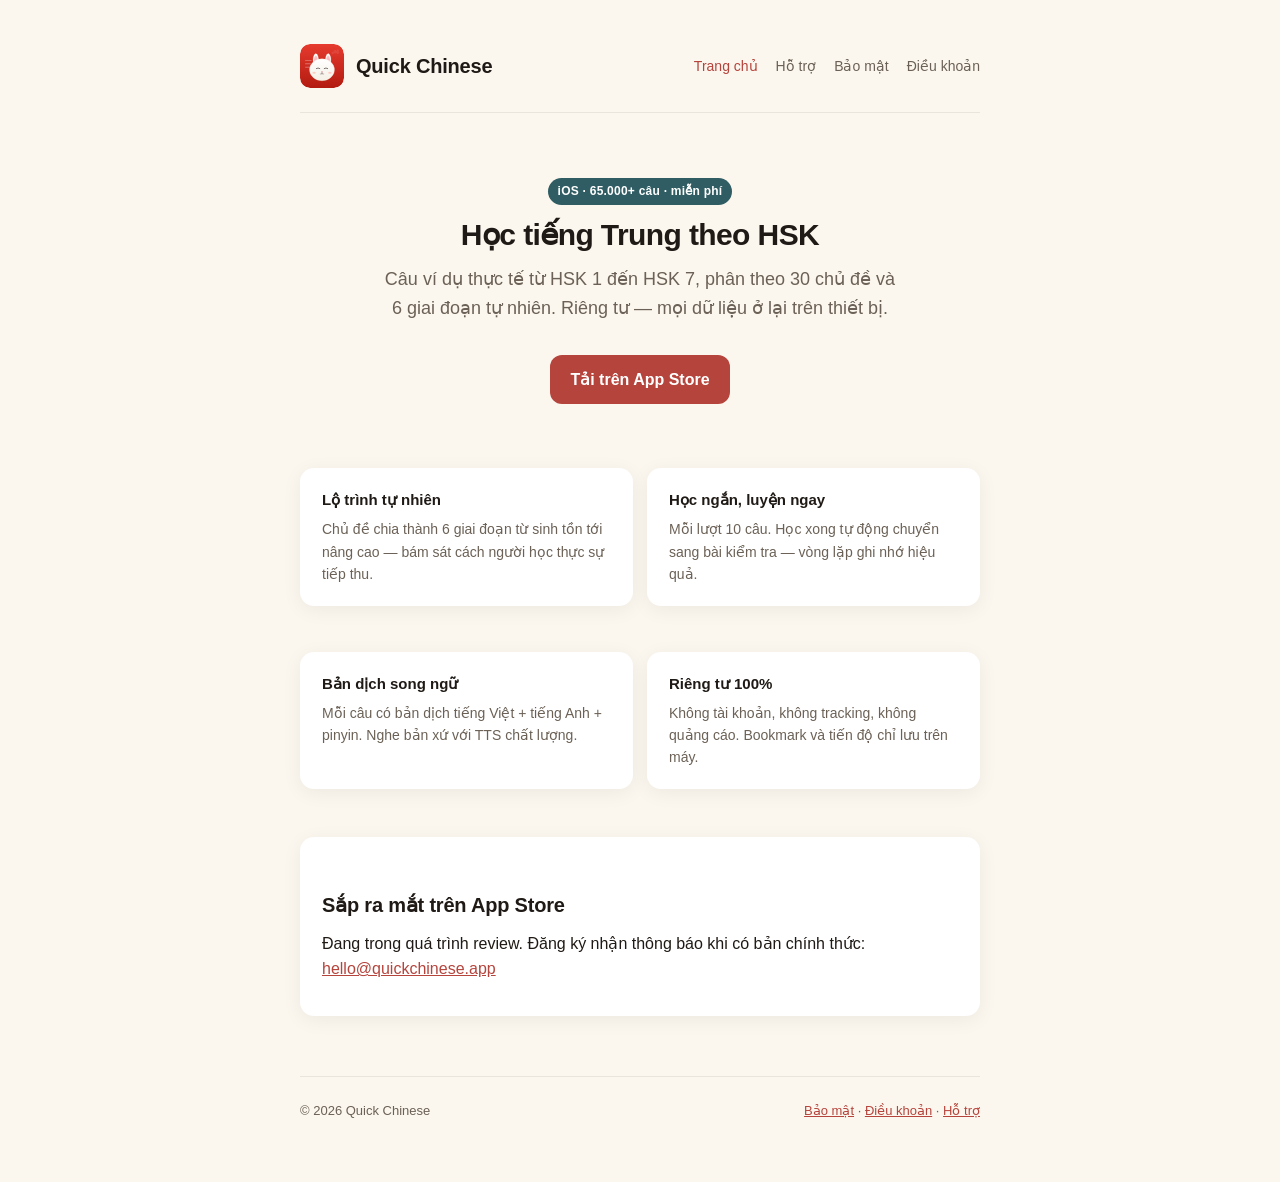
==== index.html @ 6769eddf "Initial Quick Chinese web (privacy, terms, support, landing)" ====
<!doctype html>
<html lang="vi">
<head>
  <meta charset="utf-8">
  <meta name="viewport" content="width=device-width, initial-scale=1">
  <link rel="icon" type="image/svg+xml" href="/icon.svg">
  <link rel="apple-touch-icon" href="/apple-touch-icon.png">
  <title>Quick Chinese — Học tiếng Trung theo HSK</title>
  <meta name="description" content="Ứng dụng học tiếng Trung theo cấp độ HSK 1–7 cho người Việt. Riêng tư, offline, miễn phí.">
  <link rel="stylesheet" href="/style.css">
</head>
<body>
  <div class="wrap">
    <header class="site">
      <img class="logo" src="/icon.svg" alt="Quick Chinese logo" width="44" height="44">
      <div class="name">Quick Chinese</div>
      <nav class="site">
        <a href="/" class="active">Trang chủ</a>
        <a href="/support.html">Hỗ trợ</a>
        <a href="/privacy.html">Bảo mật</a>
        <a href="/terms.html">Điều khoản</a>
      </nav>
    </header>

    <section class="hero">
      <span class="badge">iOS · 65.000+ câu · miễn phí</span>
      <h1>Học tiếng Trung theo HSK</h1>
      <p class="tagline">
        Câu ví dụ thực tế từ HSK 1 đến HSK 7, phân theo 30 chủ đề và 6 giai đoạn tự nhiên.
        Riêng tư — mọi dữ liệu ở lại trên thiết bị.
      </p>
      <a class="contact-btn" href="#download">Tải trên App Store</a>
    </section>

    <div class="features">
      <div class="card feature">
        <h3>Lộ trình tự nhiên</h3>
        <p>Chủ đề chia thành 6 giai đoạn từ sinh tồn tới nâng cao — bám sát cách người học thực sự tiếp thu.</p>
      </div>
      <div class="card feature">
        <h3>Học ngắn, luyện ngay</h3>
        <p>Mỗi lượt 10 câu. Học xong tự động chuyển sang bài kiểm tra — vòng lặp ghi nhớ hiệu quả.</p>
      </div>
      <div class="card feature">
        <h3>Bản dịch song ngữ</h3>
        <p>Mỗi câu có bản dịch tiếng Việt + tiếng Anh + pinyin. Nghe bản xứ với TTS chất lượng.</p>
      </div>
      <div class="card feature">
        <h3>Riêng tư 100%</h3>
        <p>Không tài khoản, không tracking, không quảng cáo. Bookmark và tiến độ chỉ lưu trên máy.</p>
      </div>
    </div>

    <div class="card" id="download">
      <h2>Sắp ra mắt trên App Store</h2>
      <p>Đang trong quá trình review. Đăng ký nhận thông báo khi có bản chính thức:
        <a href="mailto:hello@quickchinese.app?subject=Quick%20Chinese%20-%20thông%20báo%20ra%20mắt">hello@quickchinese.app</a>
      </p>
    </div>

    <footer class="site">
      <div>&copy; 2026 Quick Chinese</div>
      <div>
        <a href="/privacy.html">Bảo mật</a> ·
        <a href="/terms.html">Điều khoản</a> ·
        <a href="/support.html">Hỗ trợ</a>
      </div>
    </footer>
  </div>
</body>
</html>
---- style.css ----
:root {
  --bg: #fbf7ee;
  --bg-alt: #ffffff;
  --fg: #1f1a15;
  --fg-muted: #6b6156;
  --accent: #b5443c;
  --accent-2: #2f5d63;
  --border: rgba(30, 24, 20, 0.08);
  --shadow: 0 4px 20px rgba(30, 24, 20, 0.06);
  --radius: 14px;
  --max-w: 720px;
  --font: -apple-system, BlinkMacSystemFont, "SF Pro Text", "Segoe UI",
          "Helvetica Neue", Arial, "PingFang SC", "Noto Sans SC",
          "Hiragino Sans", sans-serif;
}

@media (prefers-color-scheme: dark) {
  :root {
    --bg: #17130e;
    --bg-alt: #1f1a13;
    --fg: #f0e6d5;
    --fg-muted: #a1968a;
    --accent: #d95f57;
    --accent-2: #5eb8c1;
    --border: rgba(240, 230, 213, 0.08);
    --shadow: 0 4px 20px rgba(0, 0, 0, 0.25);
  }
}

* { box-sizing: border-box; }

body {
  margin: 0;
  font-family: var(--font);
  background: var(--bg);
  color: var(--fg);
  line-height: 1.6;
  font-size: 16px;
  -webkit-text-size-adjust: 100%;
}

.wrap {
  max-width: var(--max-w);
  margin: 0 auto;
  padding: 24px 20px 60px;
}

header.site {
  display: flex;
  align-items: center;
  gap: 12px;
  padding: 20px 0 24px;
  border-bottom: 1px solid var(--border);
  margin-bottom: 32px;
}

header.site .logo {
  width: 44px;
  height: 44px;
  border-radius: 10px;
  display: block;
  object-fit: cover;
}

header.site .name {
  font-size: 20px;
  font-weight: 700;
  letter-spacing: -0.01em;
}

nav.site {
  margin-left: auto;
  display: flex;
  gap: 18px;
}
nav.site a {
  color: var(--fg-muted);
  text-decoration: none;
  font-size: 14px;
  font-weight: 500;
}
nav.site a:hover, nav.site a.active { color: var(--accent); }

h1 {
  font-size: 30px;
  line-height: 1.2;
  margin: 0 0 12px;
  letter-spacing: -0.02em;
}
h2 {
  font-size: 20px;
  margin: 32px 0 10px;
  letter-spacing: -0.01em;
}
h3 {
  font-size: 16px;
  margin: 22px 0 6px;
  color: var(--fg-muted);
  text-transform: uppercase;
  letter-spacing: 0.04em;
  font-weight: 600;
}

p, ul, ol { margin: 0 0 14px; }
ul, ol { padding-left: 22px; }
li { margin-bottom: 4px; }

a { color: var(--accent); }
a:hover { text-decoration: none; }

code {
  background: var(--bg-alt);
  padding: 1px 6px;
  border-radius: 4px;
  font-size: 0.9em;
  font-family: ui-monospace, "SF Mono", Menlo, Consolas, monospace;
}

.meta {
  color: var(--fg-muted);
  font-size: 14px;
  margin-bottom: 24px;
}

.lang-switch {
  display: inline-flex;
  gap: 6px;
  background: var(--bg-alt);
  padding: 4px;
  border-radius: 999px;
  margin-bottom: 24px;
  box-shadow: var(--shadow);
}
.lang-switch a {
  padding: 6px 14px;
  border-radius: 999px;
  font-size: 13px;
  font-weight: 500;
  text-decoration: none;
  color: var(--fg-muted);
}
.lang-switch a.active {
  background: var(--accent);
  color: #fff;
}

.card {
  background: var(--bg-alt);
  border-radius: var(--radius);
  padding: 20px 22px;
  box-shadow: var(--shadow);
  margin: 16px 0;
}

.contact-btn {
  display: inline-flex;
  align-items: center;
  gap: 8px;
  padding: 12px 20px;
  border-radius: 12px;
  background: var(--accent);
  color: #fff !important;
  font-weight: 600;
  text-decoration: none;
  margin: 8px 0;
}
.contact-btn:hover { opacity: 0.9; }

footer.site {
  margin-top: 60px;
  padding-top: 24px;
  border-top: 1px solid var(--border);
  color: var(--fg-muted);
  font-size: 13px;
  display: flex;
  justify-content: space-between;
  flex-wrap: wrap;
  gap: 12px;
}

.hero {
  text-align: center;
  padding: 32px 0 8px;
}
.hero .tagline {
  color: var(--fg-muted);
  font-size: 18px;
  max-width: 520px;
  margin: 0 auto 24px;
}
.badge {
  display: inline-block;
  padding: 4px 10px;
  border-radius: 999px;
  background: var(--accent-2);
  color: #fff;
  font-size: 12px;
  font-weight: 600;
  letter-spacing: 0.02em;
  margin-bottom: 12px;
}

.features {
  display: grid;
  grid-template-columns: repeat(auto-fit, minmax(220px, 1fr));
  gap: 14px;
  margin: 32px 0;
}
.feature h3 {
  color: var(--fg);
  text-transform: none;
  letter-spacing: 0;
  font-size: 15px;
  margin: 0 0 6px;
  font-weight: 600;
}
.feature p {
  font-size: 14px;
  color: var(--fg-muted);
  margin: 0;
}
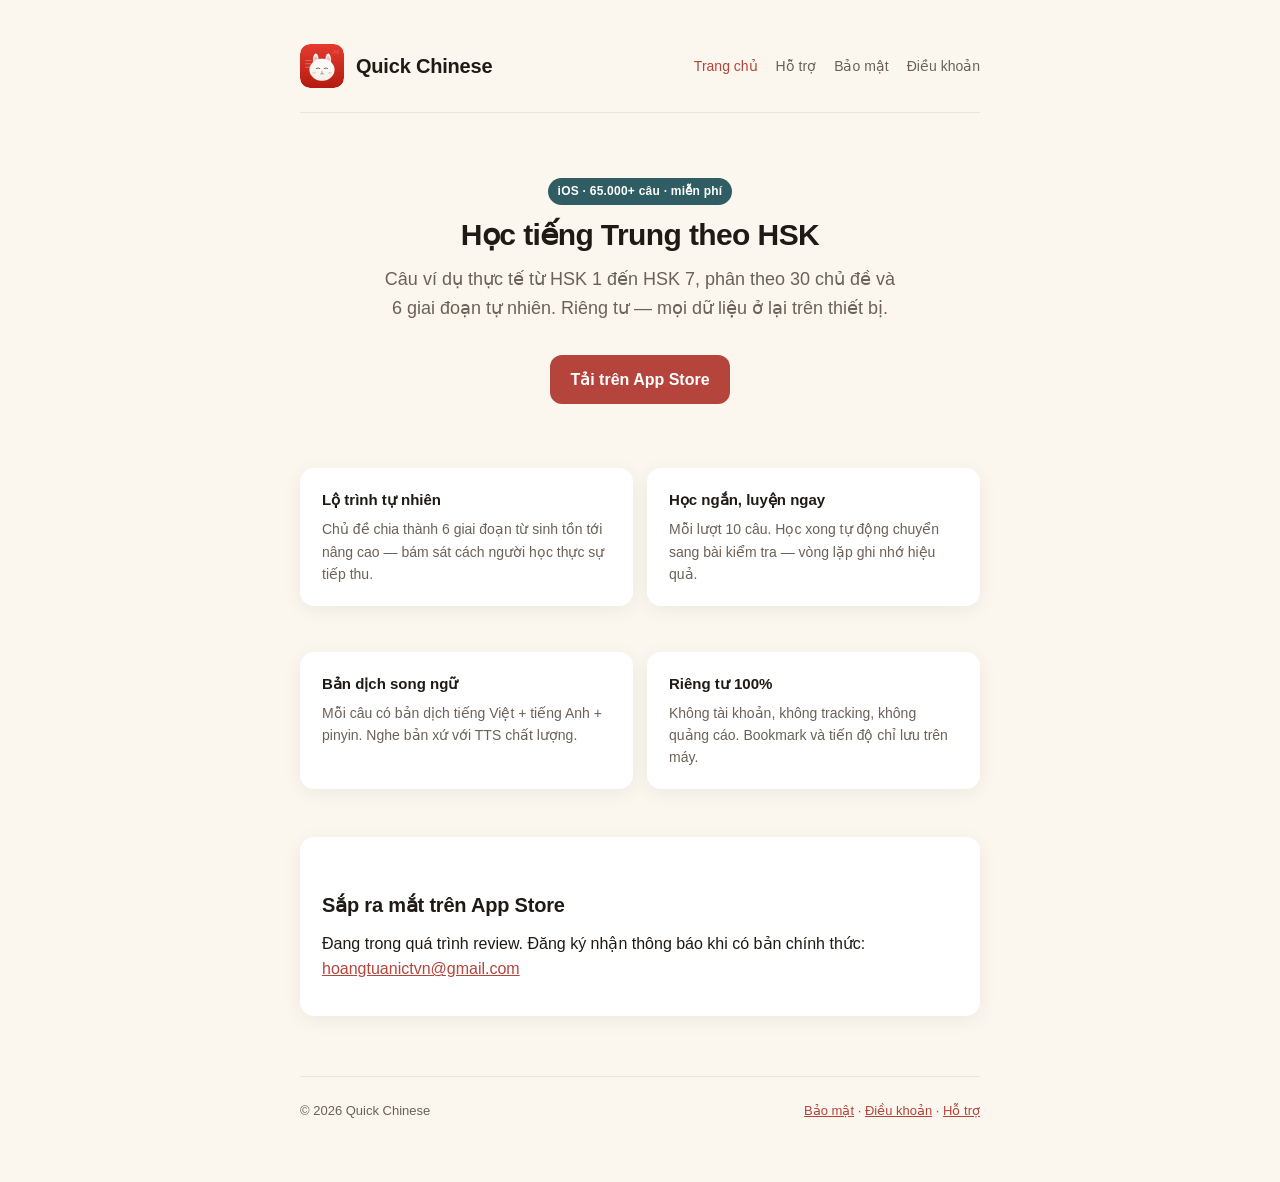
==== commit 13b57d31: "Set contact email to hoangtuanictvn@gmail.com" ====
--- a/index.html
+++ b/index.html
@@ -54,7 +54,7 @@
     <div class="card" id="download">
       <h2>Sắp ra mắt trên App Store</h2>
       <p>Đang trong quá trình review. Đăng ký nhận thông báo khi có bản chính thức:
-        <a href="mailto:hello@quickchinese.app?subject=Quick%20Chinese%20-%20thông%20báo%20ra%20mắt">hello@quickchinese.app</a>
+        <a href="mailto:hoangtuanictvn@gmail.com?subject=Quick%20Chinese%20-%20thông%20báo%20ra%20mắt">hoangtuanictvn@gmail.com</a>
       </p>
     </div>
 
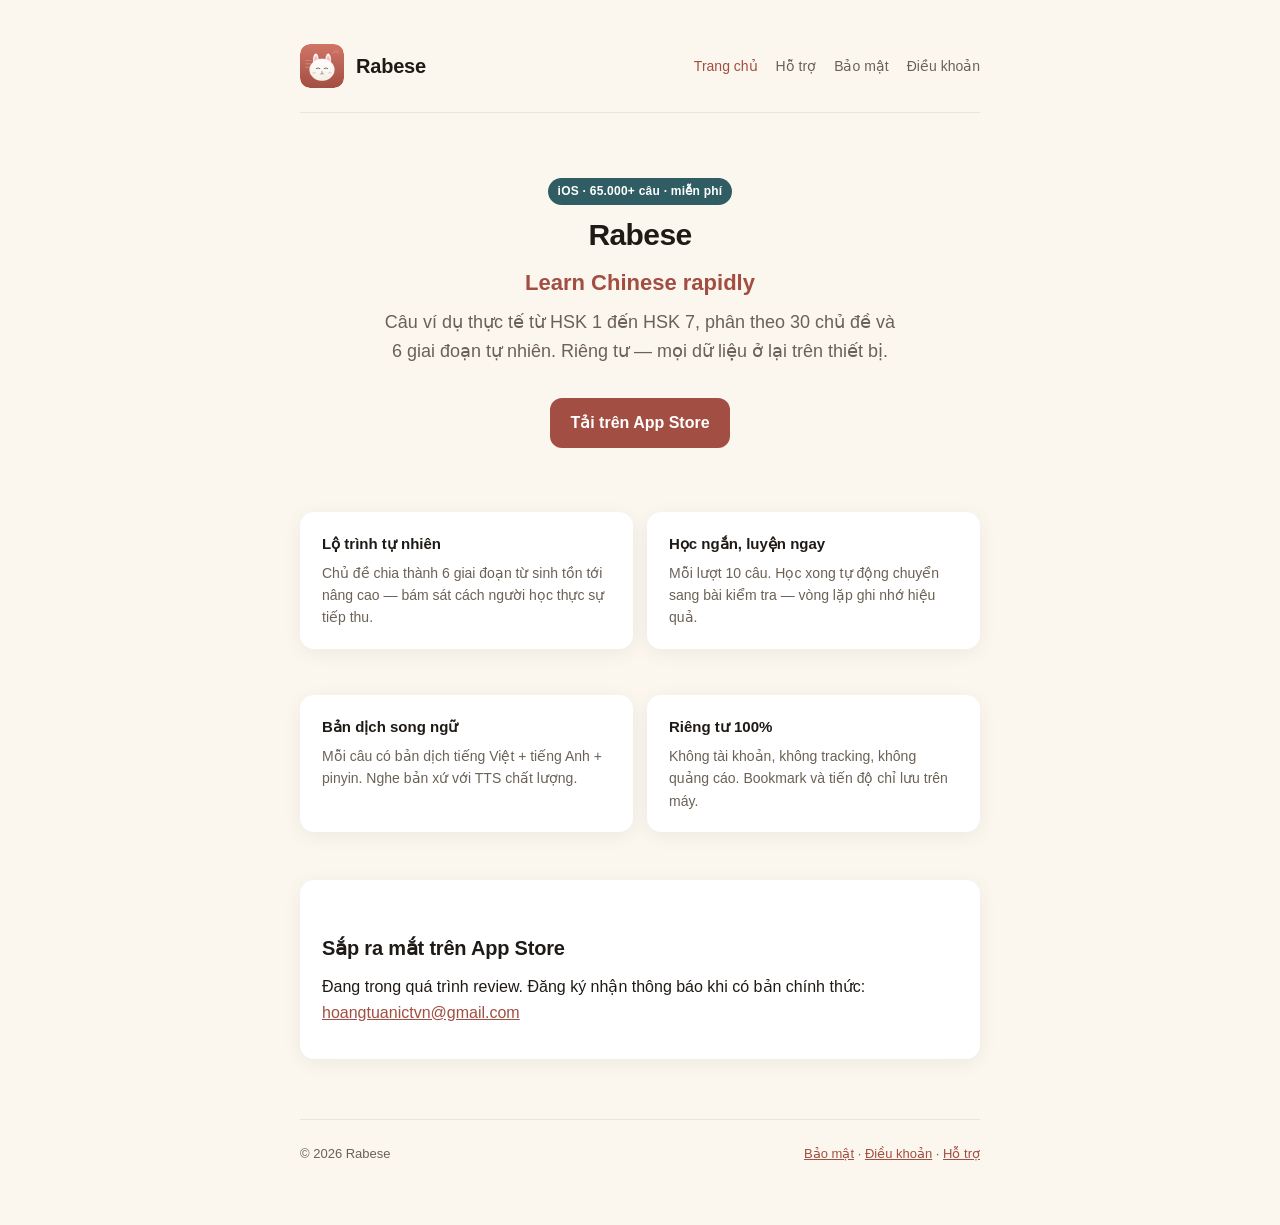
==== commit fa43ed4c: "Rename Quick Chinese → Rabese, tagline 'Learn Chinese rapidly', update vercel URLs" ====
--- a/index.html
+++ b/index.html
@@ -5,15 +5,15 @@
   <meta name="viewport" content="width=device-width, initial-scale=1">
   <link rel="icon" type="image/svg+xml" href="/icon.svg">
   <link rel="apple-touch-icon" href="/apple-touch-icon.png">
-  <title>Quick Chinese — Học tiếng Trung theo HSK</title>
-  <meta name="description" content="Ứng dụng học tiếng Trung theo cấp độ HSK 1–7 cho người Việt. Riêng tư, offline, miễn phí.">
+  <title>Rabese — Learn Chinese rapidly</title>
+  <meta name="description" content="Rabese — Learn Chinese rapidly. Ứng dụng học tiếng Trung theo HSK 1–7 cho người Việt. Riêng tư, offline, miễn phí.">
   <link rel="stylesheet" href="/style.css">
 </head>
 <body>
   <div class="wrap">
     <header class="site">
-      <img class="logo" src="/icon.svg" alt="Quick Chinese logo" width="44" height="44">
-      <div class="name">Quick Chinese</div>
+      <img class="logo" src="/icon.svg" alt="Rabese logo" width="44" height="44">
+      <div class="name">Rabese</div>
       <nav class="site">
         <a href="/" class="active">Trang chủ</a>
         <a href="/support.html">Hỗ trợ</a>
@@ -24,7 +24,10 @@
 
     <section class="hero">
       <span class="badge">iOS · 65.000+ câu · miễn phí</span>
-      <h1>Học tiếng Trung theo HSK</h1>
+      <h1>Rabese</h1>
+      <p class="tagline" style="font-size:22px; color:var(--accent); font-weight:600; margin-bottom:8px;">
+        Learn Chinese rapidly
+      </p>
       <p class="tagline">
         Câu ví dụ thực tế từ HSK 1 đến HSK 7, phân theo 30 chủ đề và 6 giai đoạn tự nhiên.
         Riêng tư — mọi dữ liệu ở lại trên thiết bị.
@@ -54,12 +57,12 @@
     <div class="card" id="download">
       <h2>Sắp ra mắt trên App Store</h2>
       <p>Đang trong quá trình review. Đăng ký nhận thông báo khi có bản chính thức:
-        <a href="mailto:hoangtuanictvn@gmail.com?subject=Quick%20Chinese%20-%20thông%20báo%20ra%20mắt">hoangtuanictvn@gmail.com</a>
+        <a href="mailto:hoangtuanictvn@gmail.com?subject=Rabese%20-%20thông%20báo%20ra%20mắt">hoangtuanictvn@gmail.com</a>
       </p>
     </div>
 
     <footer class="site">
-      <div>&copy; 2026 Quick Chinese</div>
+      <div>&copy; 2026 Rabese</div>
       <div>
         <a href="/privacy.html">Bảo mật</a> ·
         <a href="/terms.html">Điều khoản</a> ·
--- a/style.css
+++ b/style.css
@@ -3,7 +3,7 @@
   --bg-alt: #ffffff;
   --fg: #1f1a15;
   --fg-muted: #6b6156;
-  --accent: #b5443c;
+  --accent: #A24E42;
   --accent-2: #2f5d63;
   --border: rgba(30, 24, 20, 0.08);
   --shadow: 0 4px 20px rgba(30, 24, 20, 0.06);
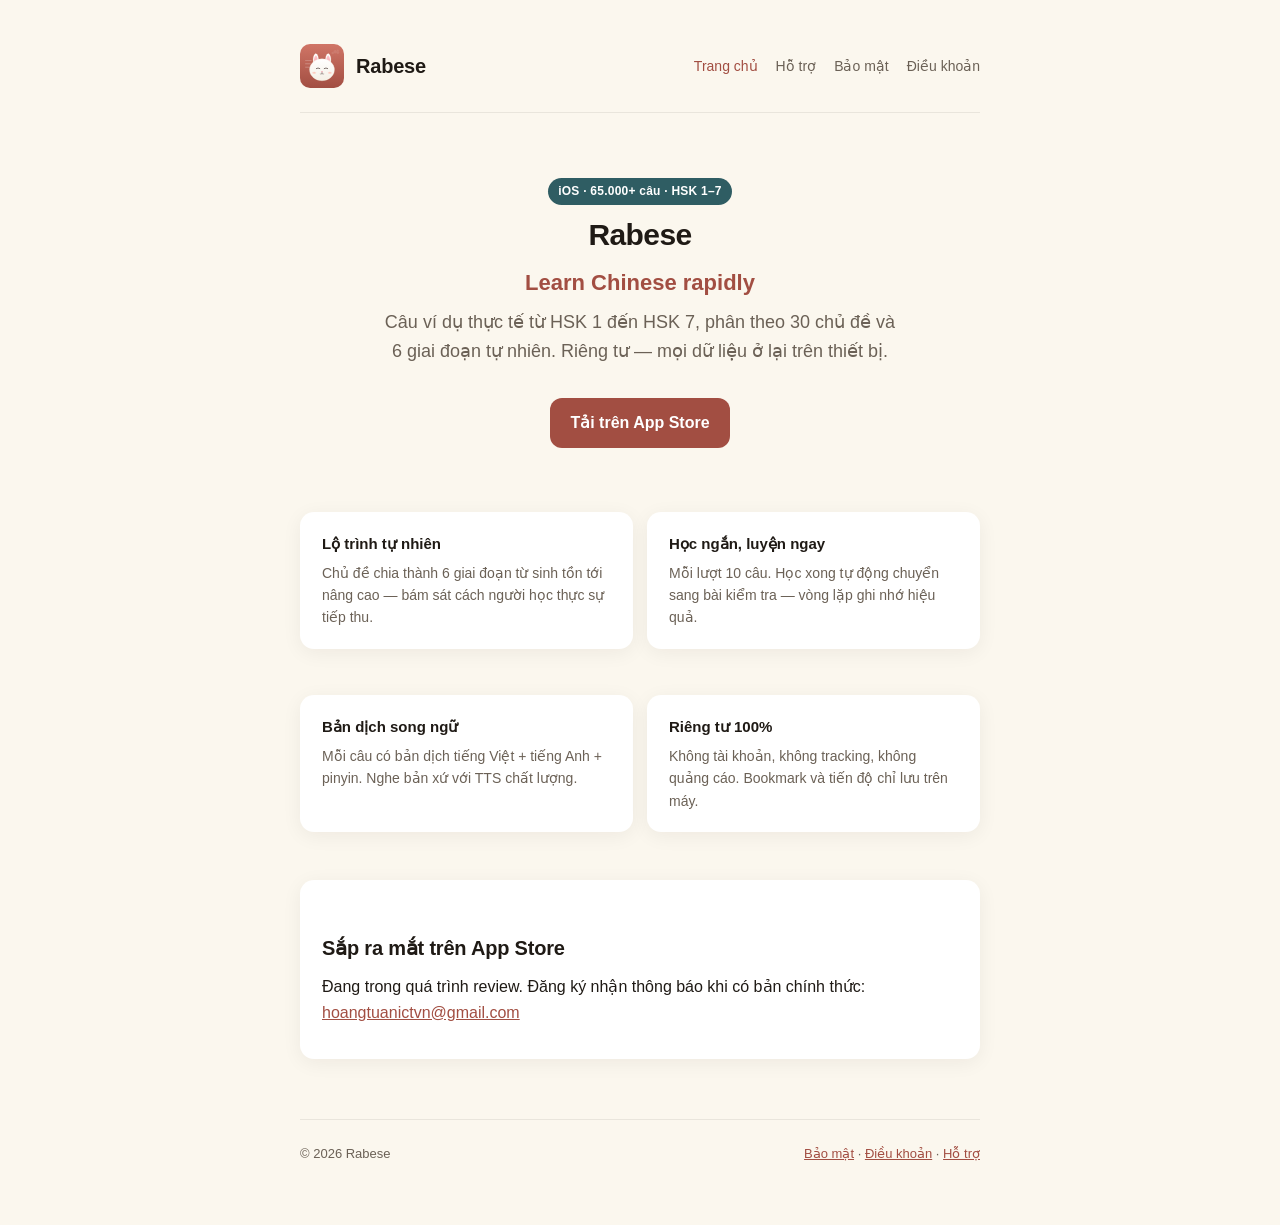
==== commit 5dc872d3: "Remove free-tier commitments to allow future monetization" ====
--- a/index.html
+++ b/index.html
@@ -6,7 +6,7 @@
   <link rel="icon" type="image/svg+xml" href="/icon.svg">
   <link rel="apple-touch-icon" href="/apple-touch-icon.png">
   <title>Rabese — Learn Chinese rapidly</title>
-  <meta name="description" content="Rabese — Learn Chinese rapidly. Ứng dụng học tiếng Trung theo HSK 1–7 cho người Việt. Riêng tư, offline, miễn phí.">
+  <meta name="description" content="Rabese — Learn Chinese rapidly. Ứng dụng học tiếng Trung theo HSK 1–7 cho người Việt. Riêng tư, offline.">
   <link rel="stylesheet" href="/style.css">
 </head>
 <body>
@@ -23,7 +23,7 @@
     </header>
 
     <section class="hero">
-      <span class="badge">iOS · 65.000+ câu · miễn phí</span>
+      <span class="badge">iOS · 65.000+ câu · HSK 1–7</span>
       <h1>Rabese</h1>
       <p class="tagline" style="font-size:22px; color:var(--accent); font-weight:600; margin-bottom:8px;">
         Learn Chinese rapidly
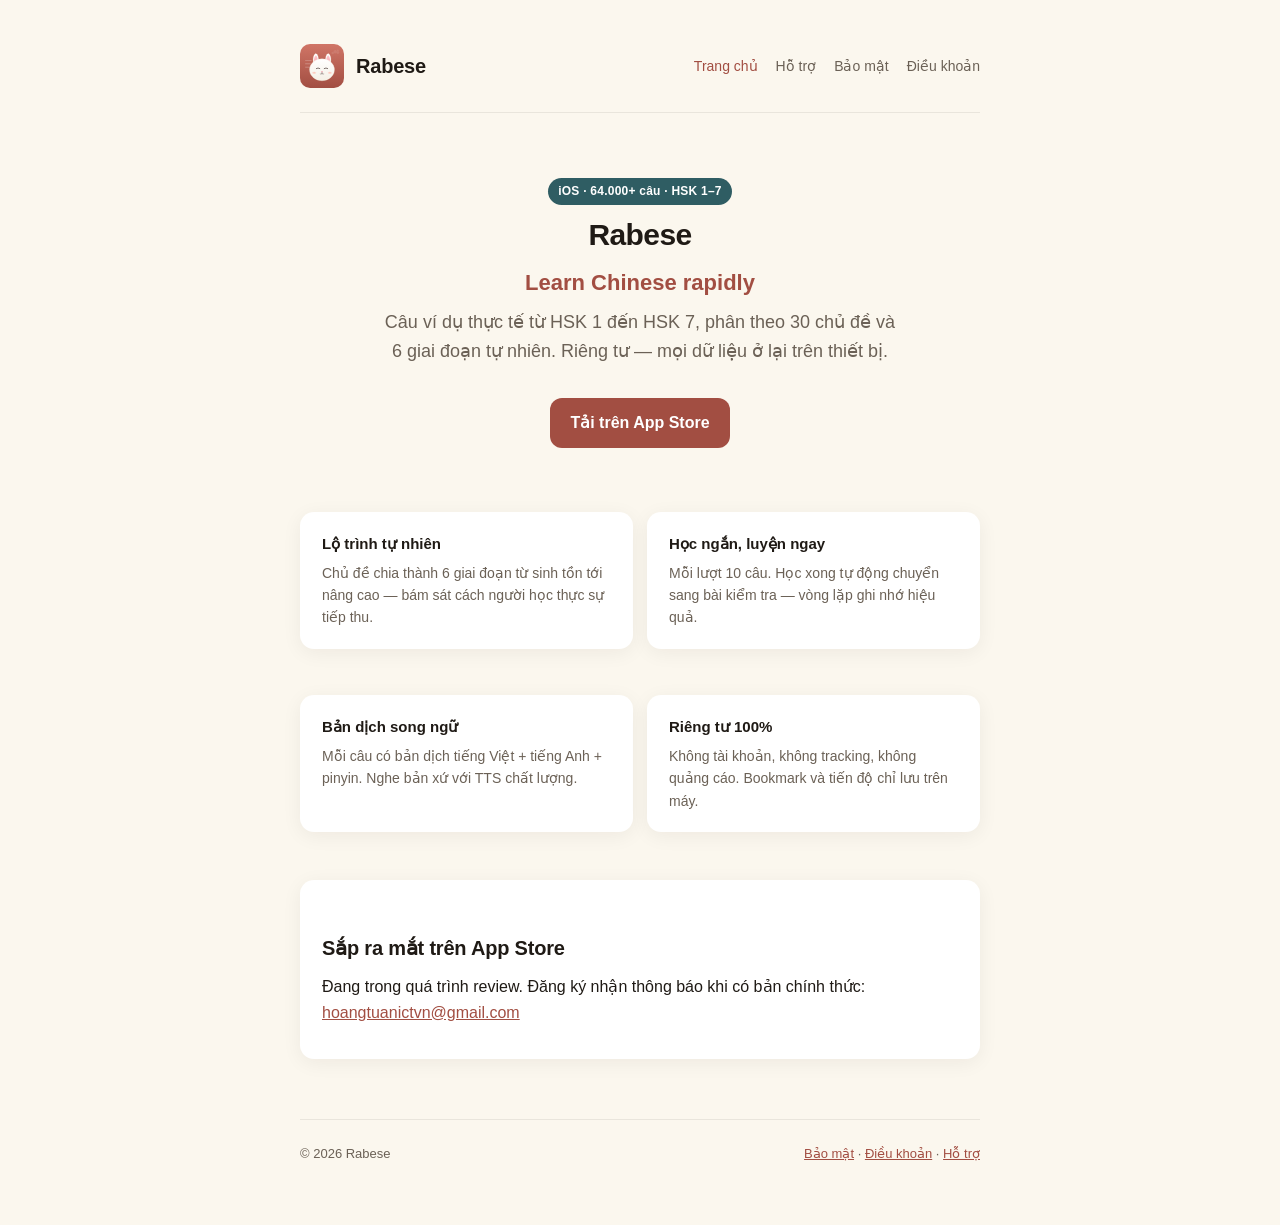
==== commit 6b215eea: "fix: update sentence count to 64,000+ after content cleanup" ====
--- a/index.html
+++ b/index.html
@@ -23,7 +23,7 @@
     </header>
 
     <section class="hero">
-      <span class="badge">iOS · 65.000+ câu · HSK 1–7</span>
+      <span class="badge">iOS · 64.000+ câu · HSK 1–7</span>
       <h1>Rabese</h1>
       <p class="tagline" style="font-size:22px; color:var(--accent); font-weight:600; margin-bottom:8px;">
         Learn Chinese rapidly
